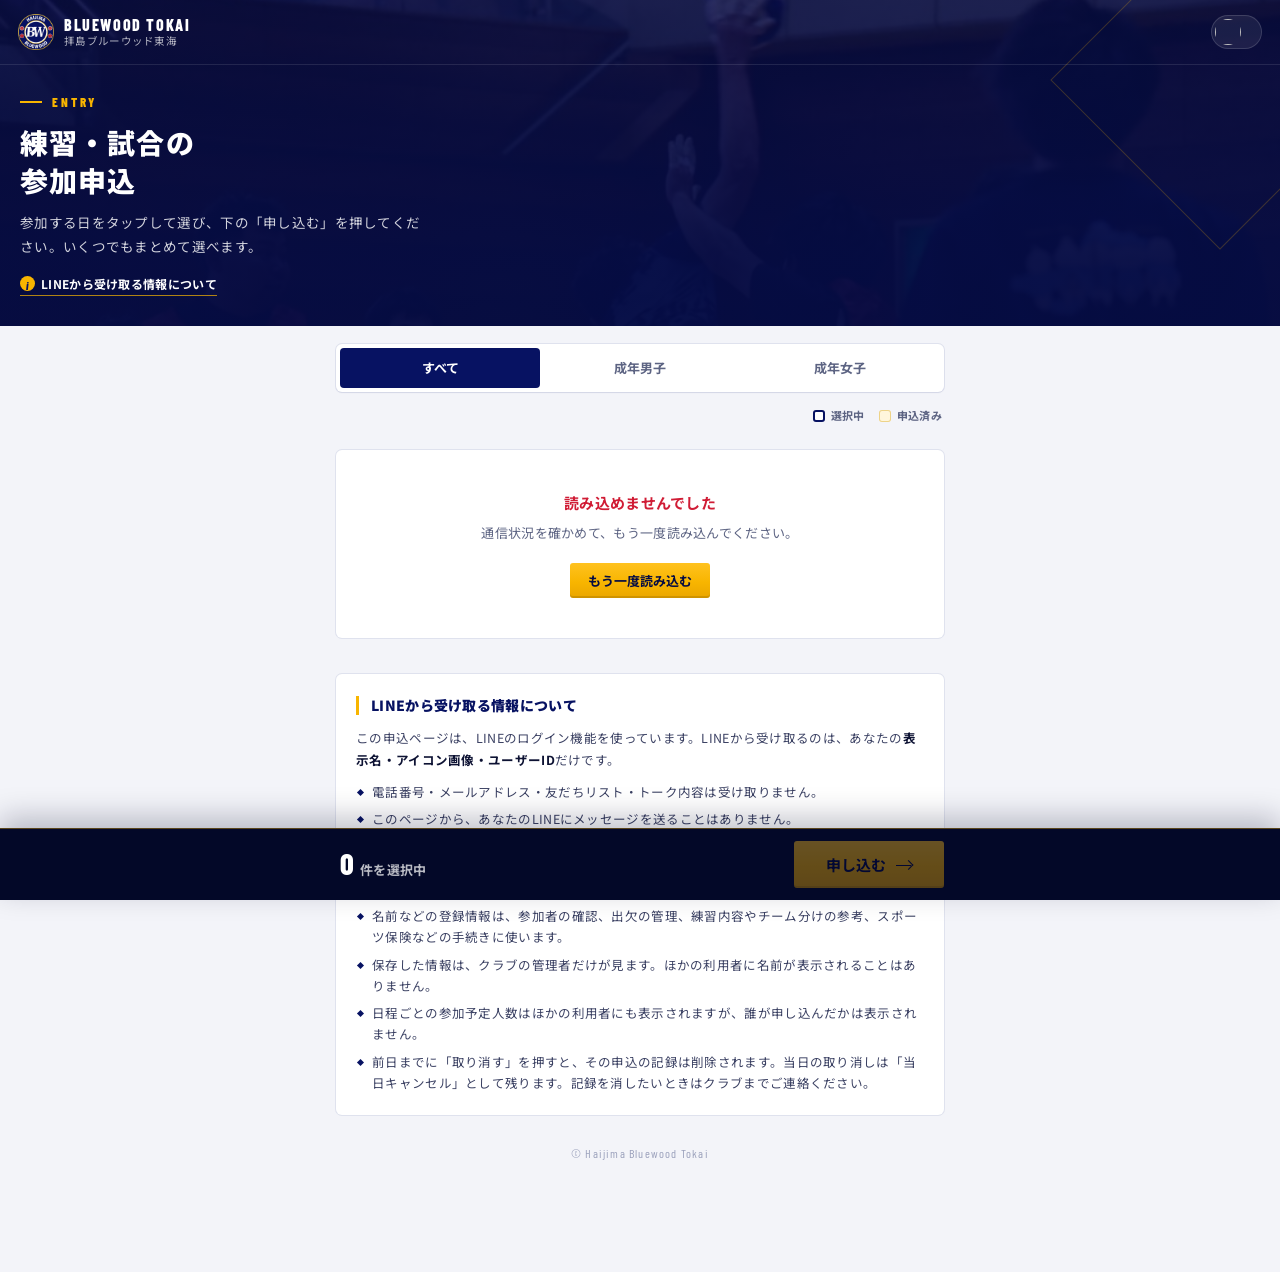
==== liff/index.html @ 5c5c7115 "生年月日を数字入力にし、初回は「登録して申し込む」で登録と申込を一度に行う Co-Authored-By: Claude Opus 5.5 <noreply@anthropic.com> Claude" ====
<!doctype html>
<html lang="ja">
<head>
<meta charset="utf-8">
<meta name="viewport" content="width=device-width, initial-scale=1, viewport-fit=cover">
<title>参加申込｜拝島ブルーウッド東海</title>
<meta name="robots" content="noindex">
<meta name="theme-color" content="#071262">
<link rel="icon" href="../assets/img/favicon.png">
<link rel="preconnect" href="https://fonts.googleapis.com">
<link rel="preconnect" href="https://fonts.gstatic.com" crossorigin>
<link href="https://fonts.googleapis.com/css2?family=Barlow+Condensed:ital,wght@0,600;0,700;0,800;1,800&family=Noto+Sans+JP:wght@400;500;700;900&display=swap" rel="stylesheet">
<link rel="stylesheet" href="liff.css">
</head>
<body>

<header class="top">
  <div class="top__bar">
    <a class="top__brand" href="../" aria-label="拝島ブルーウッド東海 サイトへ">
      <img src="../assets/img/emblem.png" alt="" width="40" height="40">
      <span><b>BLUEWOOD TOKAI</b><small>拝島ブルーウッド東海</small></span>
    </a>
    <div class="me" data-me hidden>
      <img data-me-icon alt="" width="32" height="32">
      <span data-me-name></span>
    </div>
  </div>
  <div class="top__hero">
    <p class="top__k"><i></i>ENTRY</p>
    <h1>練習・試合の<br>参加申込</h1>
    <p class="top__lead">参加する日をタップして選び、下の「申し込む」を押してください。いくつでもまとめて選べます。</p>
    <p class="top__links"><a class="top__info" href="#privacy">LINEから受け取る情報について</a><button class="top__edit" data-edit-member hidden>登録情報の確認・変更</button></p>
  </div>
</header>

<div class="demo" data-demo hidden>お試し表示です。申込は保存されません。</div>

<main class="main">
  <div class="filter" role="tablist" aria-label="対象で絞り込む">
    <button role="tab" aria-selected="true" data-filter="all">すべて</button>
    <button role="tab" aria-selected="false" data-filter="men">成年男子</button>
    <button role="tab" aria-selected="false" data-filter="women">成年女子</button>
  </div>

  <div class="legend">
    <span><i class="sel"></i>選択中</span>
    <span><i class="ok"></i>申込済み</span>
  </div>

  <div class="list" data-list aria-live="polite">
    <div class="sk"></div><div class="sk"></div><div class="sk"></div>
  </div>

  <section class="privacy" id="privacy">
    <h2>LINEから受け取る情報について</h2>
    <p>この申込ページは、LINEのログイン機能を使っています。LINEから受け取るのは、あなたの<b>表示名・アイコン画像・ユーザーID</b>だけです。</p>
    <ul>
      <li>電話番号・メールアドレス・友だちリスト・トーク内容は受け取りません。</li>
      <li>このページから、あなたのLINEにメッセージを送ることはありません。</li>
      <li>保存するのは<b>表示名・ユーザーID・申し込んだ日程（受付日時を含む）</b>と、初回に入力していただく<b>名前・生年月日・性別・ハンドボール歴</b>です。アイコン画像はこの画面に表示するだけで、保存しません。</li>
      <li>名前などの登録情報は、参加者の確認、出欠の管理、練習内容やチーム分けの参考、スポーツ保険などの手続きに使います。</li>
      <li>保存した情報は、クラブの管理者だけが見ます。ほかの利用者に名前が表示されることはありません。</li>
      <li>日程ごとの参加予定人数はほかの利用者にも表示されますが、誰が申し込んだかは表示されません。</li>
      <li>前日までに「取り消す」を押すと、その申込の記録は削除されます。当日の取り消しは「当日キャンセル」として残ります。記録を消したいときはクラブまでご連絡ください。</li>
    </ul>
  </section>

  <p class="foot">© Haijima Bluewood Tokai</p>
</main>

<div class="bar" data-bar>
  <p class="bar__n"><b data-n>0</b><span>件を選択中</span></p>
  <button class="btn" data-submit disabled>申し込む<i class="arw"></i></button>
</div>

<div class="sheet" data-sheet hidden>
  <div class="sheet__bg" data-close></div>
  <div class="sheet__panel" role="dialog" aria-modal="true" aria-labelledby="sheet-title">
    <p class="sheet__k" data-sheet-k>CONFIRM</p>
    <h2 id="sheet-title" data-sheet-title></h2>
    <ul class="sheet__list" data-sheet-list></ul>
    <p class="sheet__note" data-sheet-note></p>
    <div class="sheet__nav">
      <button class="btn btn--ghost" data-close>やめる</button>
      <button class="btn" data-ok>申し込む</button>
    </div>
  </div>
</div>

<div class="sheet reg" data-reg hidden>
  <div class="sheet__bg" data-reg-close></div>
  <form class="sheet__panel" role="dialog" aria-modal="true" aria-labelledby="reg-title" novalidate data-reg-form>
    <p class="sheet__k">PROFILE</p>
    <h2 id="reg-title" data-reg-title>はじめに、あなたのことを教えてください</h2>
    <p class="reg__lead" data-reg-lead>初めての申し込みのときだけ入力します。次回からは日程を選ぶだけです。</p>

    <label class="reg__lbl" for="r-name">名前<em>必須</em></label>
    <input id="r-name" name="name" type="text" autocomplete="name" maxlength="40" placeholder="例）東海 太郎" required>

    <label class="reg__lbl" for="r-by">生年月日<em>必須</em></label>
    <div class="reg__birth" data-birth>
      <label><input id="r-by" name="by" type="text" inputmode="numeric" pattern="[0-9]*" maxlength="4" placeholder="1990" autocomplete="bday-year" aria-label="生まれた年（西暦4けた）"><span>年</span></label>
      <label><input name="bm" type="text" inputmode="numeric" pattern="[0-9]*" maxlength="2" placeholder="4" autocomplete="bday-month" aria-label="生まれた月"><span>月</span></label>
      <label><input name="bd" type="text" inputmode="numeric" pattern="[0-9]*" maxlength="2" placeholder="1" autocomplete="bday-day" aria-label="生まれた日"><span>日</span></label>
    </div>
    <p class="reg__hint">年は西暦4けたで入力してください。</p>

    <p class="reg__lbl">性別<em>必須</em></p>
    <div class="reg__seg">
      <label><input type="radio" name="gender" value="男性" required><span>男性</span></label>
      <label><input type="radio" name="gender" value="女性"><span>女性</span></label>
      <label><input type="radio" name="gender" value="その他"><span>その他</span></label>
    </div>

    <p class="reg__lbl">ハンドボール歴<em>必須</em></p>
    <div class="reg__chips">
      <label><input type="radio" name="career" value="初心者" required><span>初心者</span></label>
      <label><input type="radio" name="career" value="1年未満"><span>1年未満</span></label>
      <label><input type="radio" name="career" value="1〜3年"><span>1〜3年</span></label>
      <label><input type="radio" name="career" value="3〜6年"><span>3〜6年</span></label>
      <label><input type="radio" name="career" value="6年以上"><span>6年以上</span></label>
    </div>

    <p class="reg__err" data-reg-err hidden>未入力の項目があります。すべて入力してください。</p>
    <p class="sheet__note">入力した情報はクラブの管理者だけが見ます。使い道はこのページ下の「LINEから受け取る情報について」に記載しています。</p>
    <div class="sheet__nav">
      <button type="button" class="btn btn--ghost" data-reg-close>やめる</button>
      <button type="submit" class="btn" data-reg-ok>登録して申し込む</button>
    </div>
  </form>
</div>

<div class="toast" data-toast role="status" hidden></div>

<script src="https://static.line-scdn.net/liff/edge/2/sdk.js"></script>
<script src="../assets/js/schedule.js"></script>
<script src="../assets/js/line-config.js"></script>
<script src="liff.js"></script>
</body>
</html>
---- liff/liff.css ----
/* 拝島ブルーウッド東海 — LINE参加申込ページ */
:root{
  --navy-950:#030828;--navy-900:#050c43;--navy:#071262;--blue:#2443c4;--blue-50:#eef1fb;
  --gold:#f8b500;--gold-50:#fff6dc;--gold-ink:#946600;--red:#d01c35;
  --paper:#f3f4f9;--ink:#0d1233;--mute:#5d6483;--line:#dfe2ee;
  --en:"Barlow Condensed","Noto Sans JP",sans-serif;--ja:"Noto Sans JP",system-ui,sans-serif;
  --ease:cubic-bezier(.2,.7,.1,1);
  --safe:env(safe-area-inset-bottom,0px);
}
*,*::before,*::after{box-sizing:border-box}
html{-webkit-text-size-adjust:100%}
body{margin:0;background:var(--paper);color:var(--ink);font-family:var(--ja);font-size:15px;line-height:1.75;letter-spacing:.02em;-webkit-font-smoothing:antialiased;padding-bottom:calc(96px + var(--safe))}
h1,h2,h3,p,ul,figure{margin:0}
ul,ol{padding:0;margin:0;list-style:none}
img{display:block}
button{font:inherit;color:inherit;cursor:pointer;-webkit-tap-highlight-color:transparent}
a{color:inherit}
:focus-visible{outline:3px solid var(--gold);outline-offset:2px}
body.is-busy{cursor:progress}

/* ---------- top ---------- */
.top{position:relative;color:#fff;background:var(--navy-900);overflow:hidden}
.top::before{content:"";position:absolute;inset:0;background:linear-gradient(180deg,rgba(5,12,67,.82),rgba(5,12,67,.96) 80%),url(../assets/img/action-2.jpg) center 30%/cover}
.top::after{content:"";position:absolute;right:-60px;top:-40px;width:240px;height:240px;border:1px solid rgba(248,181,0,.22);transform:rotate(45deg)}
.top__bar,.top__hero{position:relative;z-index:1}
.top__bar{display:flex;align-items:center;justify-content:space-between;gap:12px;padding:14px 18px;border-bottom:1px solid rgba(255,255,255,.1)}
.top__brand{display:flex;align-items:center;gap:10px;text-decoration:none;min-width:0}
.top__brand img{width:36px;height:36px;flex:none}
.top__brand b{display:block;font-family:var(--en);font-weight:800;font-size:16px;letter-spacing:.1em;line-height:1.1}
.top__brand small{display:block;font-size:10.5px;color:rgba(255,255,255,.7);line-height:1.3}
.me{display:flex;align-items:center;gap:8px;max-width:48%;background:rgba(255,255,255,.08);border:1px solid rgba(255,255,255,.14);border-radius:99px;padding:3px 12px 3px 3px;font-size:12px;font-weight:700}
.me img{width:26px;height:26px;border-radius:50%;object-fit:cover;flex:none}
.me span{overflow:hidden;text-overflow:ellipsis;white-space:nowrap}
.me:not(:has(img)){padding-left:12px}
.top__hero{padding:26px 20px 30px}
.top__k{display:flex;align-items:center;gap:10px;font-family:var(--en);font-weight:800;font-size:13px;letter-spacing:.22em;color:var(--gold)}
.top__k i{width:22px;height:2px;background:var(--gold)}
.top h1{font-size:28px;font-weight:900;line-height:1.35;margin:10px 0 12px;letter-spacing:.04em}
.top__lead{font-size:13.5px;color:rgba(255,255,255,.82);max-width:30em}
.top__info{display:inline-flex;align-items:center;gap:6px;margin-top:14px;font-size:12px;font-weight:700;color:#fff;text-decoration:none;border-bottom:1px solid rgba(248,181,0,.7);padding-bottom:1px}
.top__info::before{content:"i";display:grid;place-items:center;width:15px;height:15px;border-radius:50%;background:var(--gold);color:var(--navy);font-family:var(--en);font-size:11px;font-weight:800;font-style:italic}

.demo{background:var(--gold-50);color:var(--gold-ink);font-size:12px;font-weight:700;text-align:center;padding:8px 16px;border-bottom:1px solid #f1dfa6}

/* ---------- main ---------- */
.main{max-width:640px;margin:0 auto;padding:18px 16px 0}
.filter{display:grid;grid-template-columns:repeat(3,1fr);background:#fff;border-radius:6px;padding:4px;box-shadow:0 1px 2px rgba(7,18,98,.06),0 0 0 1px var(--line)}
.filter button{border:0;background:none;padding:9px 4px;border-radius:4px;font-size:13px;font-weight:700;color:var(--mute);transition:background .2s,color .2s}
.filter button[aria-selected=true]{background:var(--navy);color:#fff}
.legend{display:flex;justify-content:flex-end;gap:14px;margin:14px 2px 0;font-size:11px;color:var(--mute);font-weight:700}
.legend span{display:flex;align-items:center;gap:6px}
.legend i{width:12px;height:12px;border-radius:3px}
.legend .sel{background:#fff;box-shadow:inset 0 0 0 2px var(--navy)}
.legend .ok{background:var(--gold-50);box-shadow:inset 0 0 0 1px #edd389}

.month{display:flex;align-items:baseline;gap:10px;margin:26px 2px 10px}
.month b{font-family:var(--en);font-weight:800;font-size:24px;letter-spacing:.06em;color:var(--navy);line-height:1}
.month span{font-size:12px;font-weight:700;color:var(--mute)}
.month::after{content:"";flex:1;height:1px;background:var(--line);align-self:center}

/* type colors（サイトと共通） */
.t-solo{--tc:var(--navy);--tt:#fff}
.t-joint{--tc:var(--blue);--tt:#fff}
.t-match{--tc:var(--gold);--tt:var(--navy)}
.t-game{--tc:var(--red);--tt:#fff}
.t-event{--tc:#fff;--tt:var(--navy);--tr:var(--navy)}

/* ---------- event card ---------- */
.ev{position:relative;display:grid;grid-template-columns:62px 1fr;gap:14px;background:#fff;border-radius:6px;padding:16px 16px 14px 0;margin-bottom:10px;box-shadow:0 1px 2px rgba(7,18,98,.06),0 0 0 1px var(--line);transition:box-shadow .2s,transform .2s var(--ease)}
.ev::before{content:"";position:absolute;left:0;top:14px;bottom:14px;width:3px;border-radius:0 2px 2px 0;background:var(--tc);box-shadow:inset 0 0 0 1px var(--tr,transparent)}
.ev__hit{position:absolute;inset:0;border:0;background:none;border-radius:6px;z-index:1}
.ev__hit:disabled{cursor:default}
.ev:active:not(.is-mine){transform:scale(.99)}
.ev__date{text-align:center;padding-top:2px;border-right:1px solid var(--line)}
.ev__date b{display:block;font-family:var(--en);font-weight:800;font-size:34px;line-height:1;color:var(--navy)}
.ev__date span{display:block;font-family:var(--en);font-weight:700;font-size:12px;letter-spacing:.12em;color:var(--mute);margin-top:4px}
.ev__date.is-sun span{color:var(--red)}
.ev__date.is-sat span{color:var(--blue)}
.ev__body{min-width:0;padding-right:30px}
.ev__tags{display:flex;flex-wrap:wrap;gap:6px;align-items:center}
.tchip{display:inline-block;font-size:11px;font-weight:700;line-height:1;padding:5px 8px;border-radius:2px;background:var(--tc);color:var(--tt);box-shadow:inset 0 0 0 1.5px var(--tr,transparent)}
.team{font-size:11px;font-weight:700;line-height:1;padding:4px 8px;border-radius:99px;border:1px solid var(--line);color:var(--mute)}
.ev h3{font-size:15.5px;font-weight:700;line-height:1.5;margin-top:8px}
.ev__meta{display:flex;flex-wrap:wrap;gap:2px 14px;font-size:12.5px;color:#3b4163;margin-top:6px}
.ev__meta span::before{content:"";display:inline-block;width:5px;height:5px;background:var(--gold);transform:rotate(45deg);margin-right:7px;vertical-align:2px}
.ev__foot{display:flex;align-items:center;gap:10px;margin-top:10px;padding-top:10px;border-top:1px dashed var(--line);min-height:40px}
.ev__count{display:flex;align-items:center;gap:5px;font-size:12px;color:var(--mute);font-weight:500;margin-right:auto}
.ev__count svg{width:18px;height:18px;fill:none;stroke:var(--navy);stroke-width:1.7;stroke-linecap:round}
.ev__count b{font-family:var(--en);font-weight:800;font-size:20px;color:var(--navy);line-height:1;margin:0 1px}
.ev__ok{display:flex;align-items:center;gap:5px;font-size:12px;font-weight:700;color:var(--gold-ink)}
.ev__ok::before{content:"";width:16px;height:16px;border-radius:50%;background:var(--gold) url("data:image/svg+xml,%3Csvg xmlns='http://www.w3.org/2000/svg' viewBox='0 0 24 24'%3E%3Cpath d='M6 12.5l4 4 8-9' fill='none' stroke='%23071262' stroke-width='3.4' stroke-linecap='round' stroke-linejoin='round'/%3E%3C/svg%3E") center/11px no-repeat}
.ev__cancel{position:relative;z-index:2;border:1px solid #cdd2e3;background:#fff;border-radius:3px;font-size:12px;font-weight:700;color:var(--mute);padding:6px 12px;line-height:1.4}
.ev__cancel:active{background:var(--paper)}
.ev__check{position:absolute;right:14px;top:16px;width:22px;height:22px;border-radius:50%;border:1.5px solid #cdd2e3;background:#fff;transition:background .2s,border-color .2s}
.ev.is-picked{box-shadow:0 0 0 2px var(--navy),0 10px 24px -12px rgba(7,18,98,.45)}
.ev.is-picked .ev__check{border-color:var(--navy);background:var(--navy) url("data:image/svg+xml,%3Csvg xmlns='http://www.w3.org/2000/svg' viewBox='0 0 24 24'%3E%3Cpath d='M6 12.5l4 4 8-9' fill='none' stroke='%23f8b500' stroke-width='3' stroke-linecap='round' stroke-linejoin='round'/%3E%3C/svg%3E") center/14px no-repeat}
.ev.is-mine{background:linear-gradient(180deg,#fffdf6,#fff8e6);box-shadow:0 0 0 1px #edd389}
.ev.is-mine .ev__check{display:none}
.ev.is-mine .ev__foot{border-top-color:#edd389}

.sk{height:132px;border-radius:6px;margin:26px 0 10px;background:linear-gradient(90deg,#e9ebf3 0,#f6f7fb 40%,#e9ebf3 80%) 0 0/200% 100%;animation:sk 1.2s linear infinite}
.sk+.sk{margin-top:0}
@keyframes sk{to{background-position:-200% 0}}
.empty{text-align:center;background:#fff;border-radius:6px;padding:40px 20px;margin-top:24px;box-shadow:0 0 0 1px var(--line)}
.empty b{display:block;font-size:15px;color:var(--navy)}
.empty p{font-size:13px;color:var(--mute);margin-top:6px}
.empty .btn{margin-top:18px}
.empty.is-bad b{color:var(--red)}

/* ---------- privacy ---------- */
.privacy{margin-top:36px;background:#fff;border-radius:6px;padding:22px 20px;box-shadow:0 0 0 1px var(--line);scroll-margin-top:16px}
.privacy h2{font-size:14px;font-weight:900;color:var(--navy);padding-left:12px;border-left:3px solid var(--gold);line-height:1.4;margin-bottom:12px}
.privacy p{font-size:12.5px;color:#3b4163}
.privacy ul{margin-top:10px;display:grid;gap:6px}
.privacy li{font-size:12.5px;color:#3b4163;padding-left:16px;position:relative;line-height:1.7}
.privacy li::before{content:"";position:absolute;left:2px;top:.72em;width:5px;height:5px;background:var(--navy);transform:rotate(45deg)}
.privacy b{color:var(--ink)}
.foot{text-align:center;font-family:var(--en);font-size:12px;letter-spacing:.1em;color:#9aa0bb;padding:28px 0 12px}

/* ---------- buttons ---------- */
.btn{display:inline-flex;align-items:center;justify-content:center;gap:10px;border:0;border-radius:3px;font-weight:700;font-size:15px;line-height:1;padding:16px 22px;background:linear-gradient(180deg,#ffc21f,var(--gold) 55%,#eaa600);color:var(--navy-900);box-shadow:inset 0 -2px 0 rgba(0,0,0,.12);transition:opacity .2s,filter .2s;white-space:nowrap}
.btn:disabled{opacity:.4;cursor:default}
.btn:active:not(:disabled){filter:brightness(.95)}
.btn--ghost{background:none;box-shadow:none;color:var(--mute);padding-left:4px;padding-right:4px}
.btn--danger{background:var(--navy);color:#fff}
.btn--sm{padding:11px 18px;font-size:13px}
.arw{display:inline-block;width:16px;height:10px;position:relative}
.arw::before{content:"";position:absolute;left:0;right:1px;top:50%;height:1.5px;background:currentColor}
.arw::after{content:"";position:absolute;right:0;top:50%;width:7px;height:7px;border-top:1.5px solid currentColor;border-right:1.5px solid currentColor;transform:translateY(-50%) rotate(45deg)}

/* ---------- bottom bar ---------- */
.bar{position:fixed;left:0;right:0;bottom:0;z-index:20;display:flex;align-items:center;gap:14px;padding:12px 16px calc(12px + var(--safe));background:var(--navy-950);color:#fff;border-top:1px solid rgba(248,181,0,.35);box-shadow:0 -10px 30px rgba(3,8,40,.25)}
.bar__n{flex:1;display:flex;align-items:baseline;gap:6px;font-size:13px;font-weight:700;color:rgba(255,255,255,.72)}
.bar__n b{font-family:var(--en);font-weight:800;font-size:30px;line-height:1;color:#fff;min-width:.6em;text-align:right}
.bar.is-on .bar__n b{color:var(--gold)}
.bar .btn{min-width:150px}
@media (min-width:680px){.bar{padding-left:calc(50% - 304px);padding-right:calc(50% - 304px)}}

/* ---------- sheet ---------- */
.sheet{position:fixed;inset:0;z-index:40}
.sheet__bg{position:absolute;inset:0;background:rgba(3,8,40,.55);opacity:0;transition:opacity .25s}
.sheet__panel{position:absolute;left:0;right:0;bottom:0;max-width:640px;margin:0 auto;max-height:86vh;overflow:auto;background:#fff;border-radius:14px 14px 0 0;padding:22px 20px calc(18px + var(--safe));transform:translateY(100%);transition:transform .3s var(--ease)}
.sheet__panel::before{content:"";display:block;width:40px;height:4px;border-radius:2px;background:var(--line);margin:-8px auto 16px}
.sheet.is-open .sheet__bg{opacity:1}
.sheet.is-open .sheet__panel{transform:none}
.sheet__k{font-family:var(--en);font-weight:800;font-size:12px;letter-spacing:.2em;color:var(--gold-ink)}
.sheet h2{font-size:18px;font-weight:900;color:var(--navy);line-height:1.5;margin-top:2px}
.sheet__list{margin-top:14px;border-top:1px solid var(--line)}
.sheet__list li{display:grid;grid-template-columns:76px 1fr;gap:10px;padding:12px 0;border-bottom:1px solid var(--line)}
.sheet__list li>b{font-family:var(--en);font-weight:800;font-size:22px;color:var(--navy);line-height:1.2}
.sheet__list li>b small{font-family:var(--ja);font-size:11px;font-weight:700;color:var(--mute)}
.sheet__list li>span{font-size:14px;font-weight:700;line-height:1.5}
.sheet__list li>span small{display:block;font-size:11.5px;font-weight:400;color:var(--mute);margin-top:2px}
.sheet__note{font-size:12px;color:var(--mute);margin-top:12px}
.sheet__nav{display:flex;justify-content:space-between;align-items:center;margin-top:18px}
.sheet__nav [data-ok]{min-width:170px}

/* ---------- toast ---------- */
.toast{position:fixed;left:16px;right:16px;bottom:calc(88px + var(--safe));z-index:50;max-width:480px;margin:0 auto;background:var(--navy);color:#fff;font-size:13.5px;font-weight:700;padding:14px 18px 14px 46px;border-radius:6px;box-shadow:0 14px 30px -10px rgba(3,8,40,.5);opacity:0;transform:translateY(10px);transition:opacity .25s,transform .25s var(--ease)}
.toast::before{content:"";position:absolute;left:16px;top:50%;width:20px;height:20px;margin-top:-10px;border-radius:50%;background:var(--gold) url("data:image/svg+xml,%3Csvg xmlns='http://www.w3.org/2000/svg' viewBox='0 0 24 24'%3E%3Cpath d='M6 12.5l4 4 8-9' fill='none' stroke='%23071262' stroke-width='3.4' stroke-linecap='round' stroke-linejoin='round'/%3E%3C/svg%3E") center/13px no-repeat}
.toast.is-bad{background:#fff;color:var(--red);box-shadow:0 0 0 1px #f3c2ca,0 14px 30px -10px rgba(3,8,40,.35)}
.toast.is-bad::before{background:var(--red);content:"!";color:#fff;display:grid;place-items:center;font-size:13px;font-weight:900}
.toast.is-on{opacity:1;transform:none}

@media (prefers-reduced-motion:reduce){*{transition:none!important;animation:none!important}}

/* =========================================================
   出席チェックイン
   ========================================================= */
body.ck{padding-bottom:24px}
.top--ck .top__hero{padding:20px 20px 64px}
.top--ck h1{font-size:24px;margin-bottom:0}
.ck .main{margin-top:-48px;position:relative;z-index:2}
.ck .demo{border:0;border-radius:6px;margin-bottom:10px;box-shadow:0 0 0 1px #f1dfa6}

.result .sk--result{height:150px;margin:0}
.res{display:grid;grid-template-columns:96px 1fr;gap:16px;align-items:center;background:#fff;border-radius:8px;padding:20px 18px;box-shadow:0 20px 40px -20px rgba(3,8,40,.45),0 0 0 1px var(--line);position:relative;overflow:hidden}
.res::before{content:"";position:absolute;left:0;top:0;right:0;height:4px;background:linear-gradient(90deg,var(--navy) 0 72%,var(--gold) 72%)}
.res__k{font-family:var(--en);font-weight:800;font-size:12px;letter-spacing:.18em;color:var(--gold-ink)}
.res h2{font-size:19px;font-weight:900;color:var(--navy);line-height:1.45;margin-top:2px}
.res p:not(.res__k){font-size:12.5px;color:#3b4163;margin-top:6px;line-height:1.7}
.res b{font-family:var(--en);font-size:18px;color:var(--navy);margin:0 1px}
.res__icon{width:72px;height:72px;margin:0 auto;border-radius:50%;background:var(--paper);display:grid;place-items:center;position:relative}
.res__icon::before{content:"";width:30px;height:30px;border:2px solid var(--mute);border-radius:50%}
.res__icon::after{content:"";position:absolute;width:2px;height:11px;background:var(--mute);left:50%;top:27px;transform-origin:bottom;box-shadow:4px 5px 0 -0px transparent}
.res--bad .res__k{color:var(--red)}
.res--none .res__k,.res--done .res__k{color:var(--mute)}

/* stamp */
.stamp{display:block;width:100%;aspect-ratio:1;color:var(--gold-ink)}
.stamp svg{width:100%;height:100%;display:block;transform:rotate(-12deg)}
.stamp .s1{fill:rgba(248,181,0,.13);stroke:currentColor;stroke-width:3}
.stamp .s2{fill:none;stroke:currentColor;stroke-width:1.4}
.stamp .sr{font-family:var(--en);font-weight:700;font-size:9.6px;letter-spacing:.9px;fill:currentColor}
.stamp .sd{font-family:var(--en);font-weight:800;font-size:19px;fill:var(--navy);text-anchor:middle}
.stamp .sk2{font-family:var(--en);font-weight:800;font-size:8px;letter-spacing:1.6px;fill:currentColor;text-anchor:middle}
.stamp--big{width:96px;animation:press .55s var(--ease) both}
@keyframes press{0%{transform:scale(1.8);opacity:0}60%{transform:scale(.92);opacity:1}100%{transform:none}}

/* card */
.card{margin-top:16px;background:var(--navy-900);color:#fff;border-radius:8px;padding:20px 18px 18px;position:relative;overflow:hidden}
.card::before{content:"";position:absolute;right:-50px;bottom:-60px;width:200px;height:200px;background:url(../assets/img/emblem.png) center/contain no-repeat;opacity:.06}
.card__head{display:flex;justify-content:space-between;align-items:flex-end;gap:12px;position:relative}
.card__k{font-family:var(--en);font-weight:800;font-size:12px;letter-spacing:.18em;color:var(--gold)}
.card__k span{color:rgba(255,255,255,.55);margin-left:6px}
.card h2{font-size:17px;font-weight:900;line-height:1.4}
.card__total{font-size:12px;font-weight:700;color:rgba(255,255,255,.7)}
.card__total b{font-family:var(--en);font-weight:800;font-size:34px;color:var(--gold);line-height:1;margin:0 4px}
.card__grid{display:grid;grid-template-columns:repeat(5,1fr);gap:8px;margin-top:16px;position:relative}
.cell{aspect-ratio:1;border-radius:50%;background:rgba(255,255,255,.04);box-shadow:inset 0 0 0 1.5px rgba(255,255,255,.16);display:grid;place-items:center;position:relative}
.cell__no{font-family:var(--en);font-weight:700;font-size:16px;color:rgba(255,255,255,.35)}
.cell.is-gift{box-shadow:inset 0 0 0 1.5px rgba(248,181,0,.65)}
.cell.is-on{background:#fffaf0;box-shadow:none;padding:3px}
.cell.is-on .stamp{color:#b07a00}
.cell.is-new .stamp{animation:press .55s .25s var(--ease) both}
.cell__gift{position:absolute;right:-3px;top:-3px;width:20px;height:20px;border-radius:50%;background:var(--gold);display:grid;place-items:center;box-shadow:0 0 0 2px var(--navy-900)}
.cell__gift svg{width:12px;height:12px;fill:none;stroke:var(--navy);stroke-width:2;stroke-linejoin:round}
.card__next{margin-top:16px;padding-top:14px;border-top:1px solid rgba(255,255,255,.12);font-size:12.5px;color:rgba(255,255,255,.8);position:relative}
.card__next b{color:#fff}
.card__next em{font-style:normal;font-family:var(--en);font-weight:800;font-size:22px;color:var(--gold);margin:0 3px;vertical-align:-1px}

/* rewards */
.rewards{margin-top:16px;background:#fff;border-radius:8px;padding:18px;box-shadow:0 0 0 1px var(--line)}
.rewards h2{font-size:14px;font-weight:900;color:var(--navy);padding-left:12px;border-left:3px solid var(--gold);line-height:1.4}
.rewards ul{margin-top:12px;border-top:1px solid var(--line)}
.rewards li{display:grid;grid-template-columns:58px 1fr auto;gap:10px;align-items:center;padding:12px 0;border-bottom:1px solid var(--line)}
.rewards li b{font-family:var(--en);font-weight:800;font-size:26px;color:var(--navy);line-height:1}
.rewards li b small{font-family:var(--ja);font-size:11px;margin-left:2px;color:var(--mute)}
.rewards li span{font-size:14px;font-weight:700}
.rewards li em{font-style:normal;font-size:11px;font-weight:700;color:var(--mute);background:var(--paper);border-radius:99px;padding:4px 10px;white-space:nowrap}
.rewards li.is-got em{background:var(--gold);color:var(--navy)}
.rewards__note{font-size:11.5px;color:var(--mute);margin-top:10px}
.ck .privacy{margin-top:16px}

/* ---------- 登録フォーム ---------- */
.top__links{display:flex;flex-wrap:wrap;align-items:center;gap:10px 18px;margin-top:14px}
.top__links .top__info{margin-top:0}
.top__edit{border:0;background:none;padding:0 0 1px;font-size:12px;font-weight:700;color:rgba(255,255,255,.85);border-bottom:1px solid rgba(255,255,255,.4)}
.reg .sheet__panel{max-height:92vh}
.reg__lead{font-size:12.5px;color:var(--mute);margin-top:6px}
.reg__lbl{display:block;font-size:13px;font-weight:700;margin:18px 0 8px}
.reg__lbl em{font-style:normal;font-size:10.5px;color:var(--navy);background:var(--gold);border-radius:2px;padding:1px 6px;margin-left:8px;vertical-align:1px}
.reg input[type=text],.reg input[type=date]{width:100%;font:inherit;font-size:16px;padding:12px 14px;border:1px solid #cdd2e3;border-radius:4px;background:#fbfbfd;color:var(--ink);-webkit-appearance:none;appearance:none;min-height:48px}
.reg input[type=text]:focus,.reg input[type=date]:focus{outline:0;border-color:var(--blue);box-shadow:0 0 0 3px rgba(36,67,196,.15);background:#fff}
.reg input[type=radio]{position:absolute;opacity:0;pointer-events:none}
.reg__seg{display:grid;grid-template-columns:repeat(3,1fr);background:var(--paper);border-radius:6px;padding:4px}
.reg__seg span{display:block;text-align:center;padding:10px 4px;font-size:14px;font-weight:700;color:var(--mute);border-radius:4px;cursor:pointer}
.reg__seg input:checked+span{background:#fff;color:var(--navy);box-shadow:0 1px 3px rgba(7,18,98,.18)}
.reg__chips{display:flex;flex-wrap:wrap;gap:8px}
.reg__chips span{display:block;padding:9px 14px;font-size:13.5px;font-weight:700;border:1.5px solid #cdd2e3;border-radius:99px;color:#3b4163;cursor:pointer;transition:background .2s,border-color .2s,color .2s}
.reg__chips input:checked+span{background:var(--navy);border-color:var(--navy);color:#fff}
.reg input:focus-visible+span{outline:3px solid var(--gold);outline-offset:2px}
.reg .is-invalid{border-color:var(--red)!important}
.reg__seg.is-invalid{box-shadow:inset 0 0 0 1.5px var(--red)}
.reg__chips.is-invalid span{border-color:#f0b3bd}
.reg__err{color:var(--red);font-size:12.5px;font-weight:700;margin-top:14px}
.reg__birth{display:grid;grid-template-columns:1.6fr 1fr 1fr;gap:8px}
.reg__birth label{display:flex;align-items:center;gap:6px}
.reg__birth input{width:100%;min-width:0;font:inherit;font-size:18px;font-family:var(--en);font-weight:700;letter-spacing:.06em;text-align:center;padding:10px 6px;border:1px solid #cdd2e3;border-radius:4px;background:#fbfbfd;color:var(--ink);min-height:48px;-webkit-appearance:none;appearance:none}
.reg__birth input::placeholder{color:#b8bdd1;font-weight:600}
.reg__birth input:focus{outline:0;border-color:var(--blue);box-shadow:0 0 0 3px rgba(36,67,196,.15);background:#fff}
.reg__birth span{font-size:13px;font-weight:700;color:var(--mute);flex:none}
.reg__birth.is-invalid input{border-color:var(--red)}
.reg__hint{font-size:11.5px;color:var(--mute);margin-top:6px}
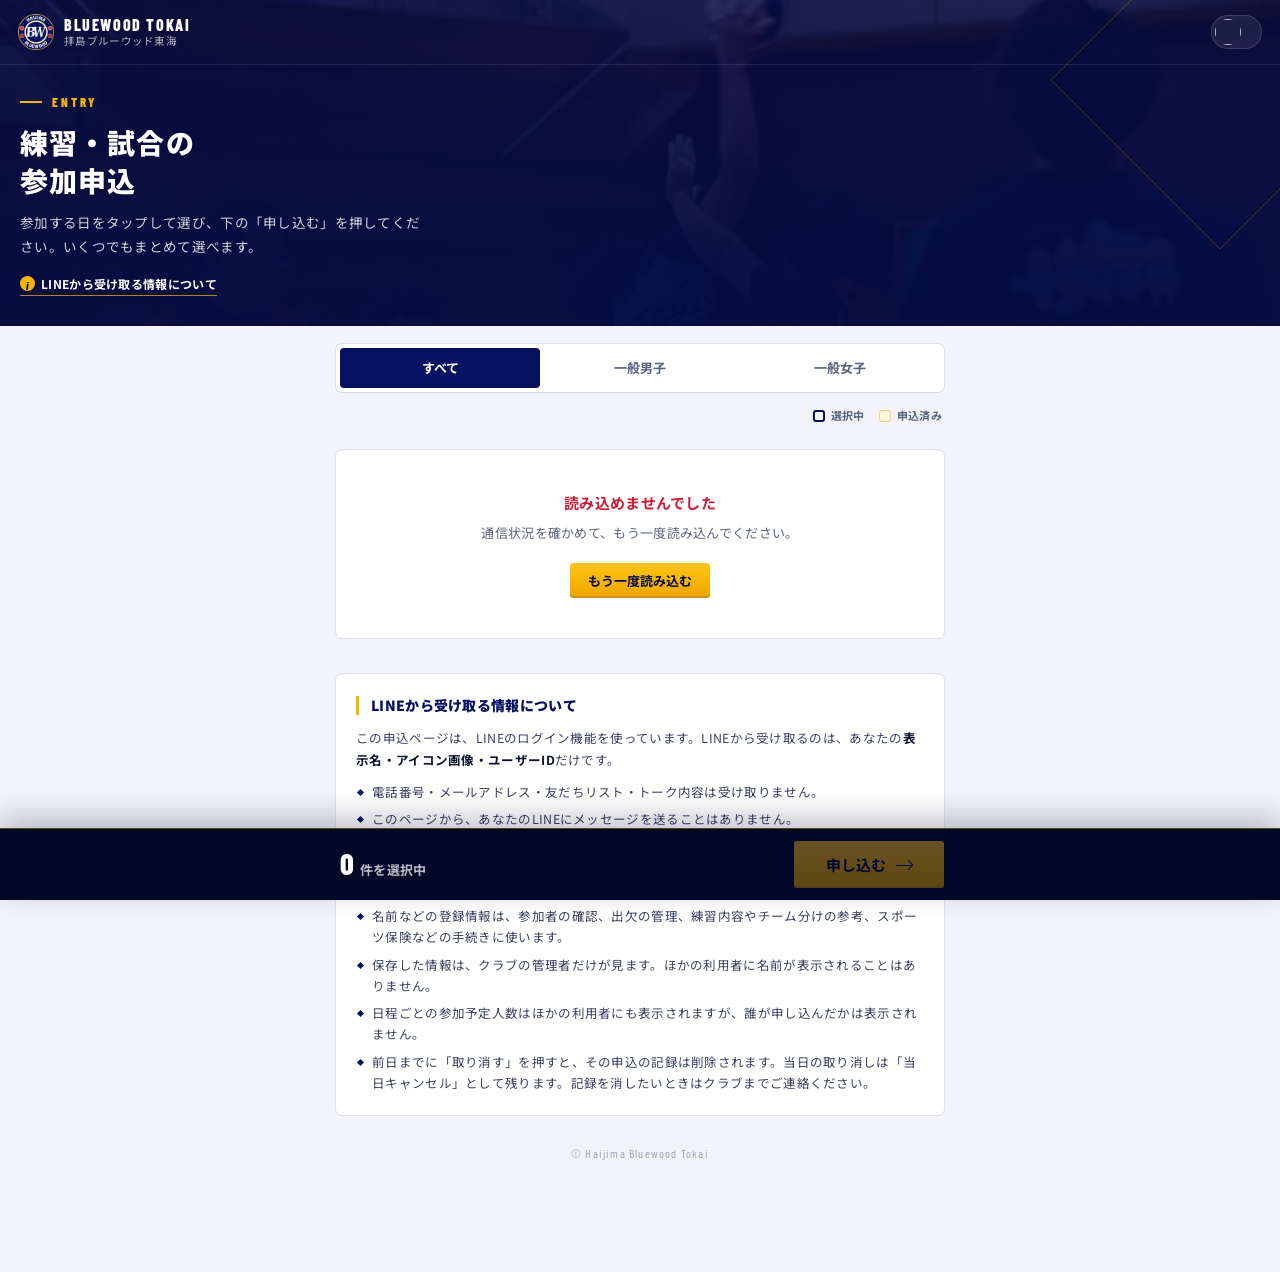
==== commit 02185d94: "LINEの申込・出席ページで対象を一般男子・一般女子と表示 Co-Authored-By: Claude Opus 5.5 <noreply@anthropic.com> Claude-Session" ====
--- a/liff/index.html
+++ b/liff/index.html
@@ -38,8 +38,8 @@
 <main class="main">
   <div class="filter" role="tablist" aria-label="対象で絞り込む">
     <button role="tab" aria-selected="true" data-filter="all">すべて</button>
-    <button role="tab" aria-selected="false" data-filter="men">成年男子</button>
-    <button role="tab" aria-selected="false" data-filter="women">成年女子</button>
+    <button role="tab" aria-selected="false" data-filter="men">一般男子</button>
+    <button role="tab" aria-selected="false" data-filter="women">一般女子</button>
   </div>
 
   <div class="legend">
@@ -57,7 +57,7 @@
     <ul>
       <li>電話番号・メールアドレス・友だちリスト・トーク内容は受け取りません。</li>
       <li>このページから、あなたのLINEにメッセージを送ることはありません。</li>
-      <li>保存するのは<b>表示名・ユーザーID・申し込んだ日程（受付日時を含む）</b>と、初回に入力していただく<b>名前・生年月日・性別・ハンドボール歴</b>です。アイコン画像はこの画面に表示するだけで、保存しません。</li>
+      <li>保存するのは<b>表示名・ユーザーID・申し込んだ日程（受付日時を含む）</b>と、初回に入力していただく<b>名前・生年月・性別・ハンドボール歴</b>です。アイコン画像はこの画面に表示するだけで、保存しません。</li>
       <li>名前などの登録情報は、参加者の確認、出欠の管理、練習内容やチーム分けの参考、スポーツ保険などの手続きに使います。</li>
       <li>保存した情報は、クラブの管理者だけが見ます。ほかの利用者に名前が表示されることはありません。</li>
       <li>日程ごとの参加予定人数はほかの利用者にも表示されますが、誰が申し込んだかは表示されません。</li>
@@ -97,11 +97,10 @@
     <label class="reg__lbl" for="r-name">名前<em>必須</em></label>
     <input id="r-name" name="name" type="text" autocomplete="name" maxlength="40" placeholder="例）東海 太郎" required>
 
-    <label class="reg__lbl" for="r-by">生年月日<em>必須</em></label>
+    <label class="reg__lbl" for="r-by">生年月<em>必須</em></label>
     <div class="reg__birth" data-birth>
       <label><input id="r-by" name="by" type="text" inputmode="numeric" pattern="[0-9]*" maxlength="4" placeholder="1990" autocomplete="bday-year" aria-label="生まれた年（西暦4けた）"><span>年</span></label>
       <label><input name="bm" type="text" inputmode="numeric" pattern="[0-9]*" maxlength="2" placeholder="4" autocomplete="bday-month" aria-label="生まれた月"><span>月</span></label>
-      <label><input name="bd" type="text" inputmode="numeric" pattern="[0-9]*" maxlength="2" placeholder="1" autocomplete="bday-day" aria-label="生まれた日"><span>日</span></label>
     </div>
     <p class="reg__hint">年は西暦4けたで入力してください。</p>
 
--- a/liff/liff.css
+++ b/liff/liff.css
@@ -254,7 +254,7 @@
 .reg__seg.is-invalid{box-shadow:inset 0 0 0 1.5px var(--red)}
 .reg__chips.is-invalid span{border-color:#f0b3bd}
 .reg__err{color:var(--red);font-size:12.5px;font-weight:700;margin-top:14px}
-.reg__birth{display:grid;grid-template-columns:1.6fr 1fr 1fr;gap:8px}
+.reg__birth{display:grid;grid-template-columns:1.5fr 1fr;gap:10px;max-width:300px}
 .reg__birth label{display:flex;align-items:center;gap:6px}
 .reg__birth input{width:100%;min-width:0;font:inherit;font-size:18px;font-family:var(--en);font-weight:700;letter-spacing:.06em;text-align:center;padding:10px 6px;border:1px solid #cdd2e3;border-radius:4px;background:#fbfbfd;color:var(--ink);min-height:48px;-webkit-appearance:none;appearance:none}
 .reg__birth input::placeholder{color:#b8bdd1;font-weight:600}
@@ -262,3 +262,7 @@
 .reg__birth span{font-size:13px;font-weight:700;color:var(--mute);flex:none}
 .reg__birth.is-invalid input{border-color:var(--red)}
 .reg__hint{font-size:11.5px;color:var(--mute);margin-top:6px}
+.reg__name{display:grid;grid-template-columns:1fr 1fr;gap:10px}
+.reg__name label{display:flex;align-items:center;gap:8px}
+.reg__name span{font-size:13px;font-weight:700;color:var(--mute);flex:none}
+.reg__name input{min-width:0}
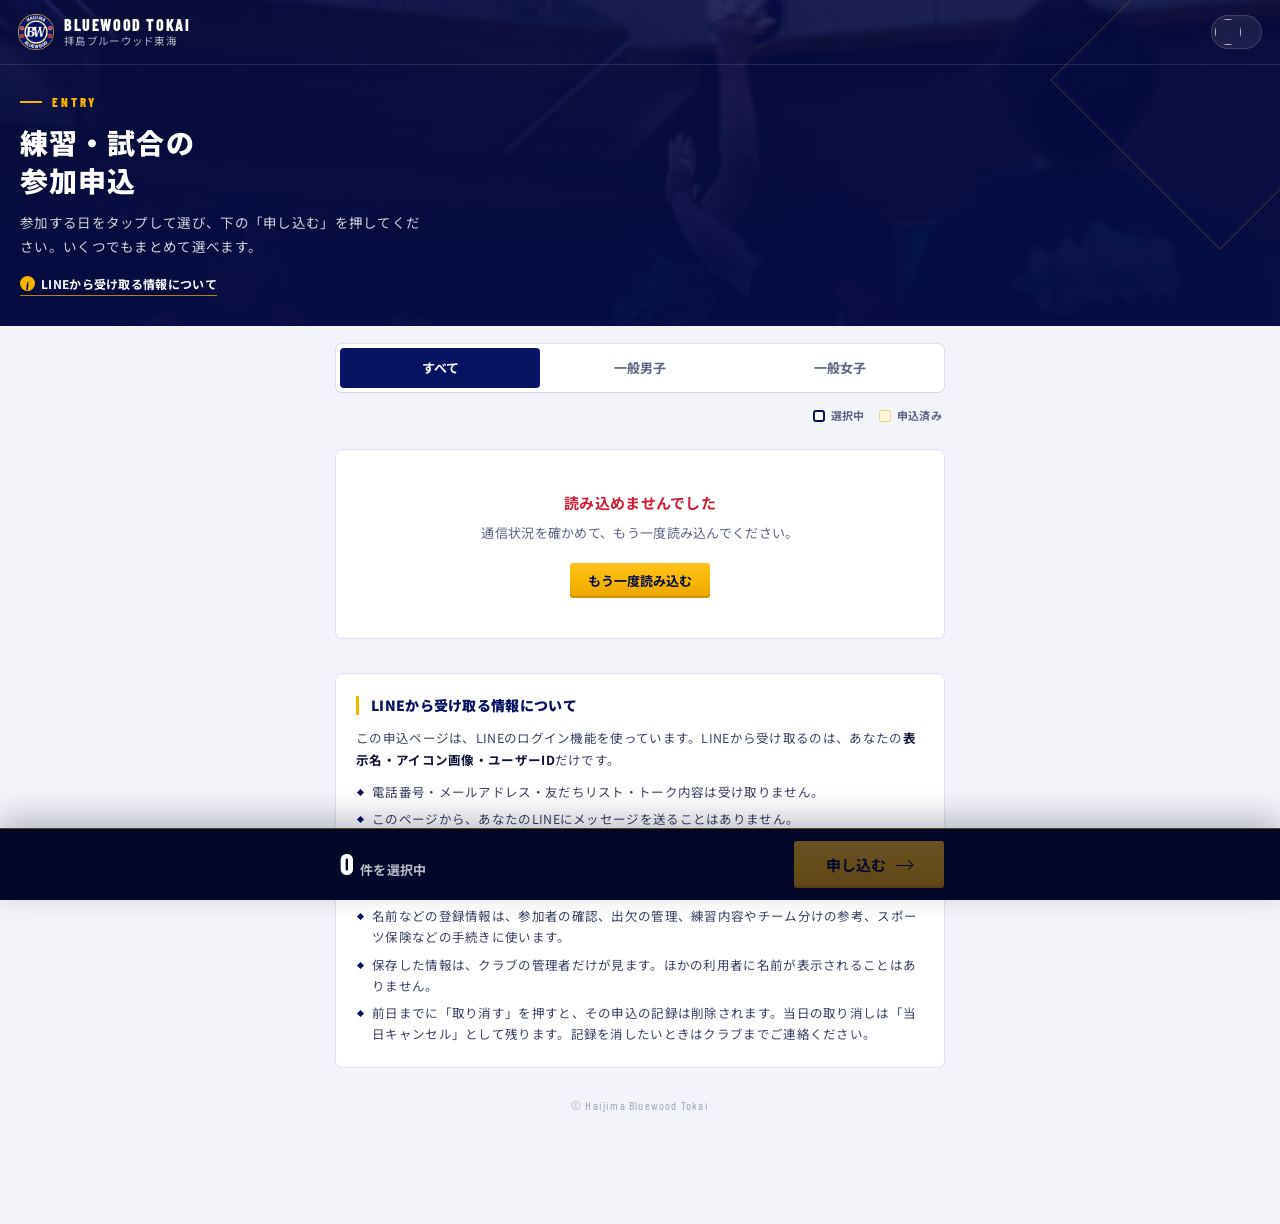
==== commit 07074208: "申込ページの参加予定人数を表示しない Co-Authored-By: Claude Opus 5.5 <noreply@anthropic.com> Claude-Session: https://c" ====
--- a/liff/index.html
+++ b/liff/index.html
@@ -60,7 +60,6 @@
       <li>保存するのは<b>表示名・ユーザーID・申し込んだ日程（受付日時を含む）</b>と、初回に入力していただく<b>名前・生年月・性別・ハンドボール歴</b>です。アイコン画像はこの画面に表示するだけで、保存しません。</li>
       <li>名前などの登録情報は、参加者の確認、出欠の管理、練習内容やチーム分けの参考、スポーツ保険などの手続きに使います。</li>
       <li>保存した情報は、クラブの管理者だけが見ます。ほかの利用者に名前が表示されることはありません。</li>
-      <li>日程ごとの参加予定人数はほかの利用者にも表示されますが、誰が申し込んだかは表示されません。</li>
       <li>前日までに「取り消す」を押すと、その申込の記録は削除されます。当日の取り消しは「当日キャンセル」として残ります。記録を消したいときはクラブまでご連絡ください。</li>
     </ul>
   </section>
@@ -94,8 +93,11 @@
     <h2 id="reg-title" data-reg-title>はじめに、あなたのことを教えてください</h2>
     <p class="reg__lead" data-reg-lead>初めての申し込みのときだけ入力します。次回からは日程を選ぶだけです。</p>
 
-    <label class="reg__lbl" for="r-name">名前<em>必須</em></label>
-    <input id="r-name" name="name" type="text" autocomplete="name" maxlength="40" placeholder="例）東海 太郎" required>
+    <p class="reg__lbl">名前<em>必須</em></p>
+    <div class="reg__name">
+      <label><span>姓</span><input id="r-last" name="last" type="text" autocomplete="family-name" maxlength="20" placeholder="東海" aria-label="姓"></label>
+      <label><span>名</span><input id="r-first" name="first" type="text" autocomplete="given-name" maxlength="20" placeholder="太郎" aria-label="名"></label>
+    </div>
 
     <label class="reg__lbl" for="r-by">生年月<em>必須</em></label>
     <div class="reg__birth" data-birth>
--- a/liff/liff.css
+++ b/liff/liff.css
@@ -266,3 +266,5 @@
 .reg__name label{display:flex;align-items:center;gap:8px}
 .reg__name span{font-size:13px;font-weight:700;color:var(--mute);flex:none}
 .reg__name input{min-width:0}
+.ev__count b.ld{display:inline-block;min-width:1.2em;text-align:center;color:transparent;border-radius:3px;background:linear-gradient(90deg,#e9ebf3 0,#f6f7fb 40%,#e9ebf3 80%) 0 0/200% 100%;animation:sk 1.2s linear infinite}
+.ev__ok{margin-right:auto}
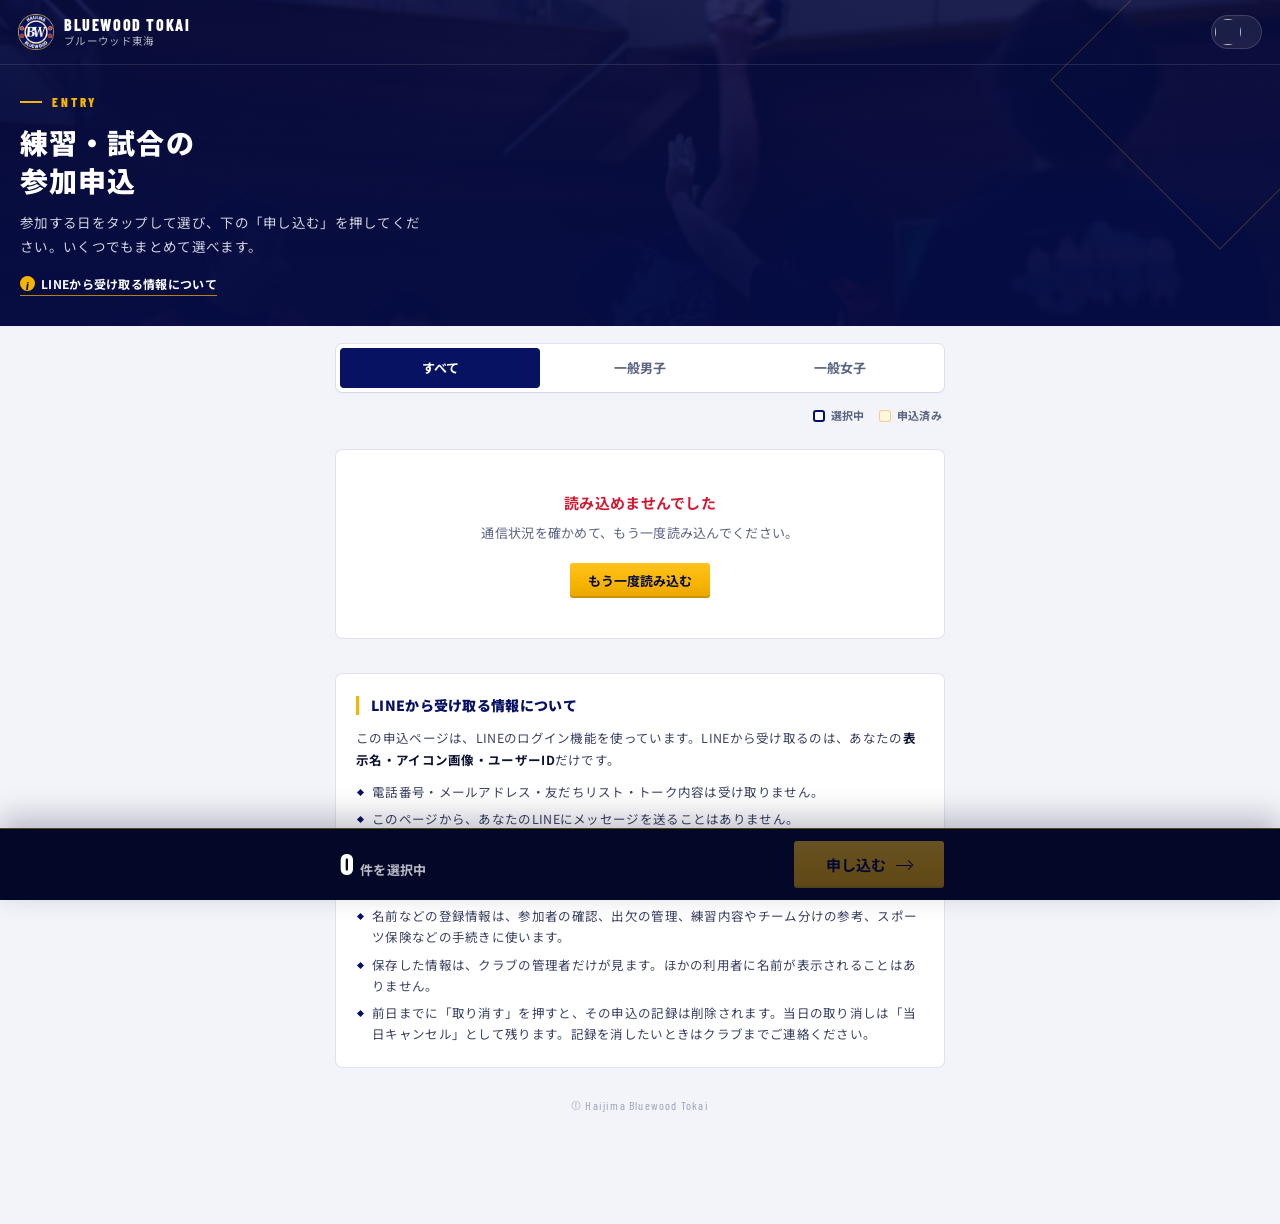
==== commit b679947e: "クラブ名表記を「ブルーウッド東海」に統一 本体クラブ「拝島ブルーウッド」の表記はそのまま。構造化データの alternateName には旧名称を検索用に残す。  Co-Authored-By: Cl" ====
--- a/liff/index.html
+++ b/liff/index.html
@@ -3,7 +3,7 @@
 <head>
 <meta charset="utf-8">
 <meta name="viewport" content="width=device-width, initial-scale=1, viewport-fit=cover">
-<title>参加申込｜拝島ブルーウッド東海</title>
+<title>参加申込｜ブルーウッド東海</title>
 <meta name="robots" content="noindex">
 <meta name="theme-color" content="#071262">
 <link rel="icon" href="../assets/img/favicon.png">
@@ -16,9 +16,9 @@
 
 <header class="top">
   <div class="top__bar">
-    <a class="top__brand" href="../" aria-label="拝島ブルーウッド東海 サイトへ">
+    <a class="top__brand" href="../" aria-label="ブルーウッド東海 サイトへ">
       <img src="../assets/img/emblem.png" alt="" width="40" height="40">
-      <span><b>BLUEWOOD TOKAI</b><small>拝島ブルーウッド東海</small></span>
+      <span><b>BLUEWOOD TOKAI</b><small>ブルーウッド東海</small></span>
     </a>
     <div class="me" data-me hidden>
       <img data-me-icon alt="" width="32" height="32">
--- a/liff/liff.css
+++ b/liff/liff.css
@@ -1,4 +1,4 @@
-/* 拝島ブルーウッド東海 — LINE参加申込ページ */
+/* ブルーウッド東海 — LINE参加申込ページ */
 :root{
   --navy-950:#030828;--navy-900:#050c43;--navy:#071262;--blue:#2443c4;--blue-50:#eef1fb;
   --gold:#f8b500;--gold-50:#fff6dc;--gold-ink:#946600;--red:#d01c35;
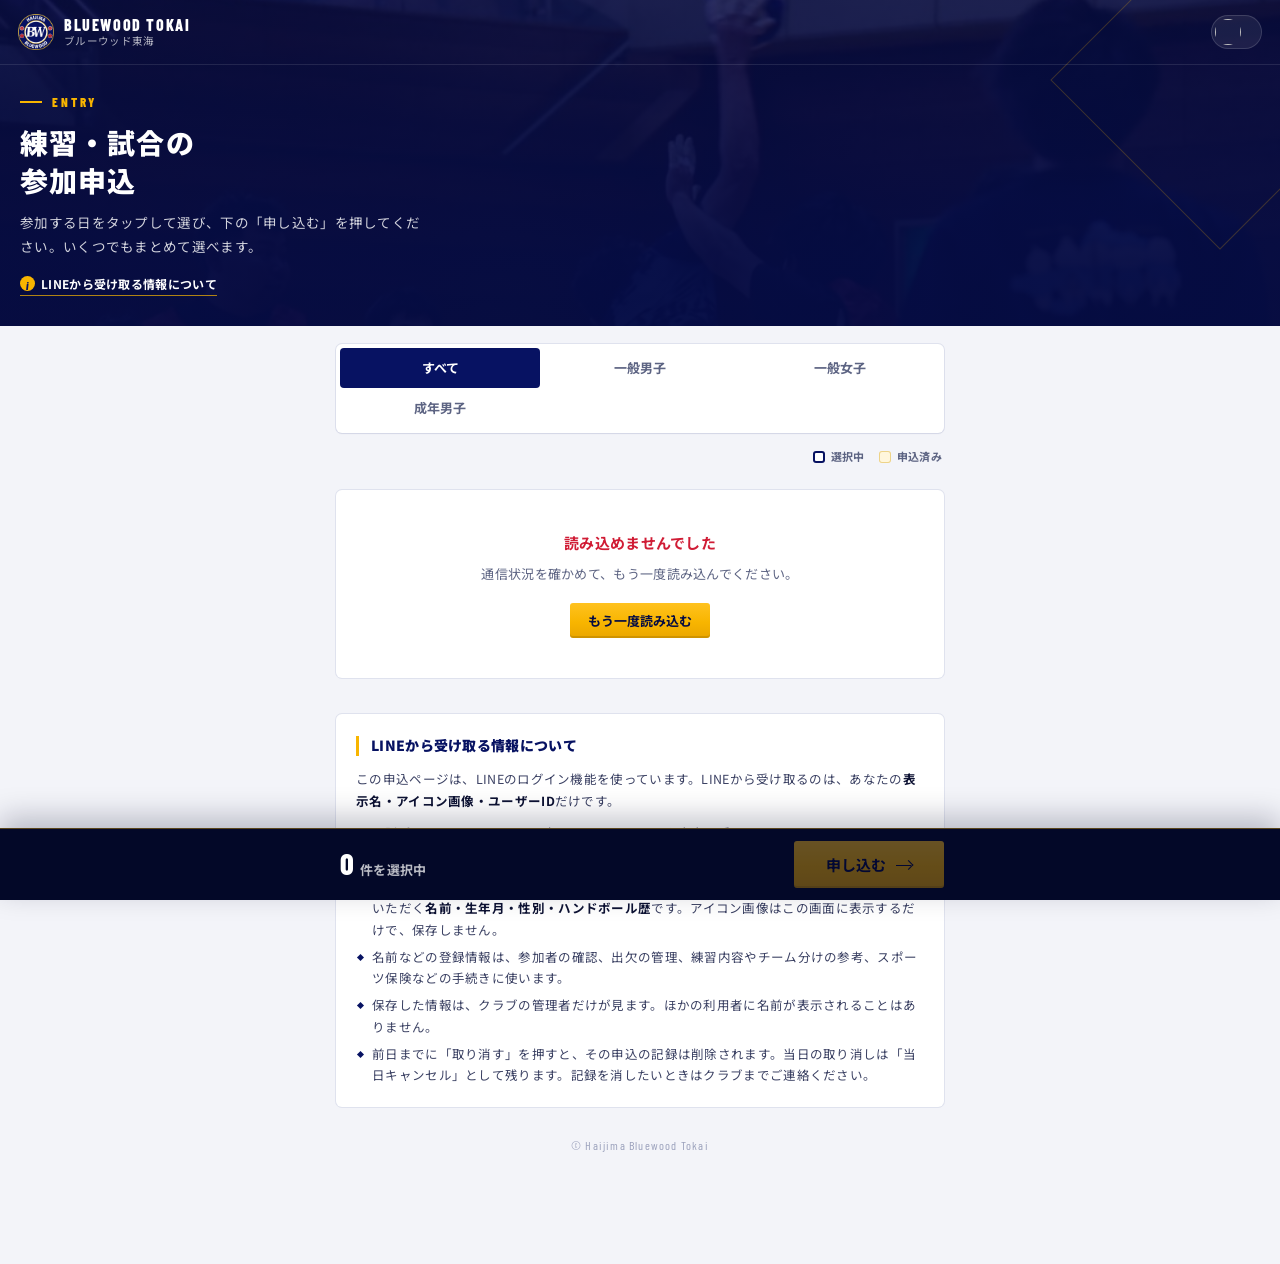
==== commit e7278a93: "成年男子を日程の対象に追加し、練習試合・大会5件を成年男子に 申込の記録が変わらないよう、5件には従来の日程ID（日付_men）を id で固定。LINE申込ページの絞り込みにも成年男子を追加。  C" ====
--- a/liff/index.html
+++ b/liff/index.html
@@ -40,6 +40,7 @@
     <button role="tab" aria-selected="true" data-filter="all">すべて</button>
     <button role="tab" aria-selected="false" data-filter="men">一般男子</button>
     <button role="tab" aria-selected="false" data-filter="women">一般女子</button>
+    <button role="tab" aria-selected="false" data-filter="seinen">成年男子</button>
   </div>
 
   <div class="legend">
